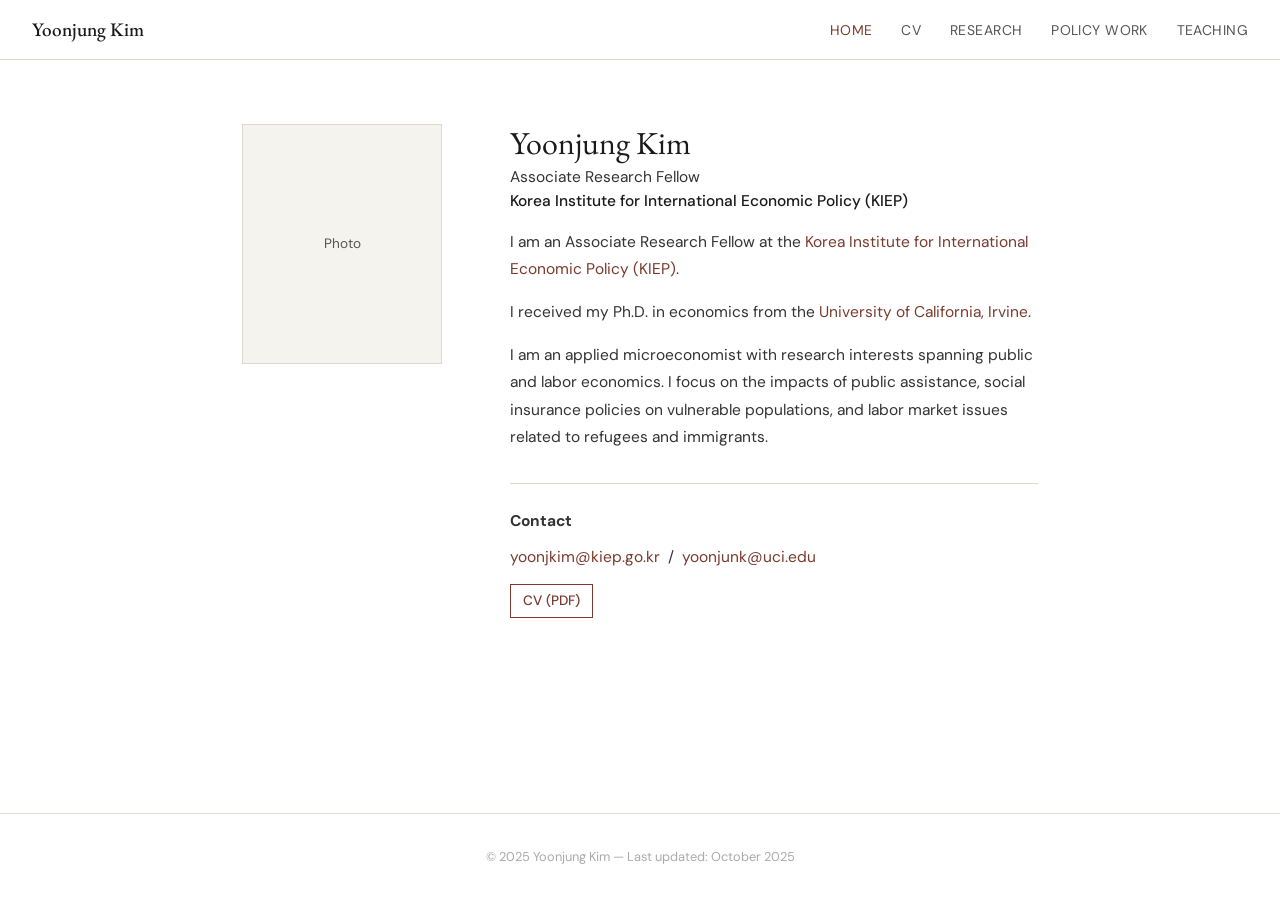
==== index.html @ 38b3a5f1 "Add files via upload" ====
<!DOCTYPE html>
<html lang="en">
<head>
  <meta charset="UTF-8" />
  <meta name="viewport" content="width=device-width, initial-scale=1.0"/>

  <!-- ===== SEO ===== -->
  <title>Yoonjung Kim | Economist</title>
  <meta name="description" content="Yoonjung Kim is an applied microeconomist and Associate Research Fellow at KIEP, specializing in public economics, labor economics, refugees, and social insurance policy.">
  <meta name="author" content="Yoonjung Kim">
  <meta name="keywords" content="Yoonjung Kim, economist, KIEP, UC Irvine, public economics, labor economics, refugees, social insurance">
  <link rel="canonical" href="https://yoonjungkim-uci.github.io/">

  <!-- ===== Open Graph ===== -->
  <meta property="og:type" content="website">
  <meta property="og:url" content="https://yoonjungkim-uci.github.io/">
  <meta property="og:title" content="Yoonjung Kim | Economist">
  <meta property="og:description" content="Applied microeconomist at KIEP. Research in public economics, labor economics, refugees, and social insurance.">

  <!-- ===== Google Search Console Verification ===== -->
  <meta name="google-site-verification" content="3T0zN3VPgyV4IkmPZ-qkj1NAaX5sJdLUO13V2A1of04" />

  <!-- ===== Fonts ===== -->
  <link rel="preconnect" href="https://fonts.googleapis.com">
  <link href="https://fonts.googleapis.com/css2?family=EB+Garamond:ital,wght@0,400;0,500;1,400&family=DM+Sans:wght@300;400;500&display=swap" rel="stylesheet">
  <link rel="stylesheet" href="style.css">
</head>
<body>

  <nav>
    <div class="nav-name"><a href="index.html">Yoonjung Kim</a></div>
    <ul>
      <li><a href="index.html" class="active">Home</a></li>
      <li><a href="cv.html">CV</a></li>
      <li><a href="research.html">Research</a></li>
      <li><a href="policy.html">Policy Work</a></li>
      <li><a href="teaching.html">Teaching</a></li>
    </ul>
    <button class="menu-toggle" aria-label="Toggle menu">&#9776;</button>
  </nav>

  <main class="home-layout">
    <div class="home-photo">
      <div class="photo-placeholder">
        <span>Photo</span>
      </div>
      <!-- Once you have a photo, replace the div above with:
      <img src="photo.jpg" alt="Yoonjung Kim" style="width:200px; display:block; border:1px solid #ddd8d0;"> -->
    </div>

    <div class="home-bio">
      <h1>Yoonjung Kim</h1>
      <p class="title-line">Associate Research Fellow<br>
        <span>Korea Institute for International Economic Policy (KIEP)</span>
      </p>

      <p>
        I am an Associate Research Fellow at the <a href="https://www.kiep.go.kr/eng/" target="_blank">Korea Institute for International Economic Policy (KIEP)</a>.
      </p>
      <p>
        I received my Ph.D. in economics from the <a href="https://www.economics.uci.edu/" target="_blank">University of California, Irvine</a>.
      </p>
      <p>
        I am an applied microeconomist with research interests spanning public and labor economics.
        I focus on the impacts of public assistance, social insurance policies on vulnerable populations,
        and labor market issues related to refugees and immigrants.
      </p>

      <div class="contact-block">
        <p><strong>Contact</strong></p>
        <p>
          <a href="mailto:yoonjkim@kiep.go.kr">yoonjkim@kiep.go.kr</a> &nbsp;/&nbsp;
          <a href="mailto:yoonjunk@uci.edu">yoonjunk@uci.edu</a>
        </p>
        <div class="links-row">
          <a href="YOONJUNGKIM_CV.pdf" target="_blank">CV (PDF)</a>
        </div>
      </div>
    </div>
  </main>

  <footer>
    <p>&copy; 2025 Yoonjung Kim &mdash; Last updated: October 2025</p>
  </footer>

  <script src="nav.js"></script>
</body>
</html>
---- style.css ----
/* =============================================
   ROOT & RESET
   ============================================= */
:root {
  --ink:       #1a1a1a;
  --muted:     #555;
  --light:     #f5f3ee;
  --white:     #ffffff;
  --accent:    #7a3b2e;       /* deep terracotta — swap freely */
  --border:    #ddd8d0;
  --nav-h:     60px;
  --max-w:     860px;
  --font-serif: 'EB Garamond', Georgia, serif;
  --font-sans:  'DM Sans', sans-serif;
}

*, *::before, *::after { box-sizing: border-box; margin: 0; padding: 0; }

html { scroll-behavior: smooth; }

body {
  font-family: var(--font-sans);
  font-size: 16px;
  line-height: 1.75;
  color: var(--ink);
  background: var(--white);
  min-height: 100vh;
  display: flex;
  flex-direction: column;
}

a { color: var(--accent); text-decoration: none; }
a:hover { text-decoration: underline; }

/* =============================================
   NAV
   ============================================= */
nav {
  position: sticky;
  top: 0;
  z-index: 100;
  height: var(--nav-h);
  background: var(--white);
  border-bottom: 1px solid var(--border);
  display: flex;
  align-items: center;
  justify-content: space-between;
  padding: 0 2rem;
  gap: 1rem;
}

.nav-name a {
  font-family: var(--font-serif);
  font-size: 1.2rem;
  color: var(--ink);
  font-weight: 500;
  white-space: nowrap;
}

nav ul {
  list-style: none;
  display: flex;
  gap: 1.8rem;
}

nav ul a {
  font-size: 0.875rem;
  font-weight: 400;
  letter-spacing: 0.03em;
  color: var(--muted);
  text-transform: uppercase;
  transition: color 0.15s;
}

nav ul a:hover,
nav ul a.active {
  color: var(--accent);
  text-decoration: none;
}

.menu-toggle {
  display: none;
  background: none;
  border: none;
  font-size: 1.4rem;
  cursor: pointer;
  color: var(--ink);
}

/* =============================================
   HOME LAYOUT
   ============================================= */
.home-layout {
  max-width: var(--max-w);
  margin: 4rem auto;
  padding: 0 2rem;
  display: grid;
  grid-template-columns: 220px 1fr;
  gap: 3rem;
  align-items: start;
  flex: 1;
}

.photo-placeholder {
  width: 200px;
  height: 240px;
  background: var(--light);
  border: 1px solid var(--border);
  display: flex;
  align-items: center;
  justify-content: center;
  color: var(--muted);
  font-size: 0.85rem;
  font-family: var(--font-sans);
}

/* replace placeholder with real image: */
/* .home-photo img { width: 200px; display: block; border: 1px solid var(--border); } */

.home-bio h1 {
  font-family: var(--font-serif);
  font-size: 2rem;
  font-weight: 400;
  margin-bottom: 0.25rem;
  line-height: 1.2;
}

.title-line {
  color: var(--muted);
  font-size: 0.95rem;
  margin-bottom: 1.5rem;
  line-height: 1.5;
}

.title-line span { color: var(--ink); font-weight: 500; }

.home-bio p {
  margin-bottom: 1rem;
  font-size: 0.97rem;
  color: #333;
}

.contact-block {
  margin-top: 2rem;
  padding-top: 1.5rem;
  border-top: 1px solid var(--border);
  font-size: 0.9rem;
  color: #444;
  line-height: 1.8;
}

.contact-block p { margin-bottom: 0.5rem; }

.links-row {
  display: flex;
  flex-wrap: wrap;
  gap: 1rem;
  margin-top: 0.75rem;
}

.links-row a {
  font-size: 0.85rem;
  font-weight: 500;
  color: var(--accent);
  border: 1px solid var(--accent);
  padding: 0.25rem 0.75rem;
  transition: background 0.15s, color 0.15s;
}

.links-row a:hover {
  background: var(--accent);
  color: var(--white);
  text-decoration: none;
}

/* =============================================
   INNER PAGES (CV / Research / Policy / Teaching)
   ============================================= */
.page-content {
  max-width: var(--max-w);
  margin: 3.5rem auto;
  padding: 0 2rem;
  flex: 1;
}

.page-content h2 {
  font-family: var(--font-serif);
  font-size: 1.7rem;
  font-weight: 400;
  margin-bottom: 2rem;
  padding-bottom: 0.5rem;
  border-bottom: 1px solid var(--border);
}

/* Section headers inside pages */
.page-content h3 {
  font-family: var(--font-sans);
  font-size: 0.75rem;
  font-weight: 500;
  letter-spacing: 0.1em;
  text-transform: uppercase;
  color: var(--accent);
  margin: 2.5rem 0 1rem;
}

/* ---- Paper / Item cards ---- */
.paper-list { list-style: none; }

.paper-item {
  padding: 1.2rem 0;
  border-bottom: 1px solid var(--border);
}

.paper-item:first-child { border-top: 1px solid var(--border); }

.paper-title {
  font-family: var(--font-serif);
  font-size: 1.1rem;
  font-weight: 500;
  color: var(--ink);
  display: block;
  margin-bottom: 0.2rem;
}

.paper-meta {
  font-size: 0.85rem;
  color: var(--muted);
  margin-bottom: 0.5rem;
}

.paper-abstract {
  font-size: 0.88rem;
  color: #444;
  margin-top: 0.5rem;
  display: none;
}

.paper-abstract.open { display: block; }

.paper-links { margin-top: 0.5rem; }

.paper-links a, .btn-abstract {
  font-size: 0.8rem;
  font-weight: 500;
  color: var(--accent);
  border: 1px solid var(--accent);
  padding: 0.15rem 0.6rem;
  margin-right: 0.4rem;
  cursor: pointer;
  background: none;
  font-family: var(--font-sans);
  transition: background 0.15s, color 0.15s;
  display: inline-block;
}

.paper-links a:hover, .btn-abstract:hover {
  background: var(--accent);
  color: var(--white);
  text-decoration: none;
}

/* ---- CV table style ---- */
.cv-block {
  display: grid;
  grid-template-columns: 120px 1fr;
  gap: 0.3rem 1.5rem;
  margin-bottom: 0.6rem;
  font-size: 0.92rem;
}

.cv-year { color: var(--muted); padding-top: 0.05rem; }

/* ---- Teaching table ---- */
.teaching-table {
  width: 100%;
  border-collapse: collapse;
  font-size: 0.9rem;
  margin-top: 0.5rem;
}

.teaching-table th {
  text-align: left;
  border-bottom: 1px solid var(--border);
  padding: 0.5rem 0.75rem 0.5rem 0;
  font-size: 0.78rem;
  text-transform: uppercase;
  letter-spacing: 0.07em;
  color: var(--muted);
}

.teaching-table td {
  padding: 0.65rem 0.75rem 0.65rem 0;
  border-bottom: 1px solid var(--border);
  color: #333;
}

/* ---- Footer ---- */
footer {
  text-align: center;
  font-size: 0.8rem;
  color: #aaa;
  padding: 2rem;
  border-top: 1px solid var(--border);
  margin-top: auto;
}

/* =============================================
   RESPONSIVE
   ============================================= */
@media (max-width: 680px) {
  .home-layout {
    grid-template-columns: 1fr;
    margin: 2rem auto;
  }

  .photo-placeholder { width: 140px; height: 170px; }

  nav ul { display: none; flex-direction: column; position: absolute;
    top: var(--nav-h); left: 0; right: 0; background: var(--white);
    border-bottom: 1px solid var(--border); padding: 1rem 2rem; gap: 0.75rem; }
  nav ul.open { display: flex; }
  .menu-toggle { display: block; }

  .cv-block { grid-template-columns: 80px 1fr; }
}
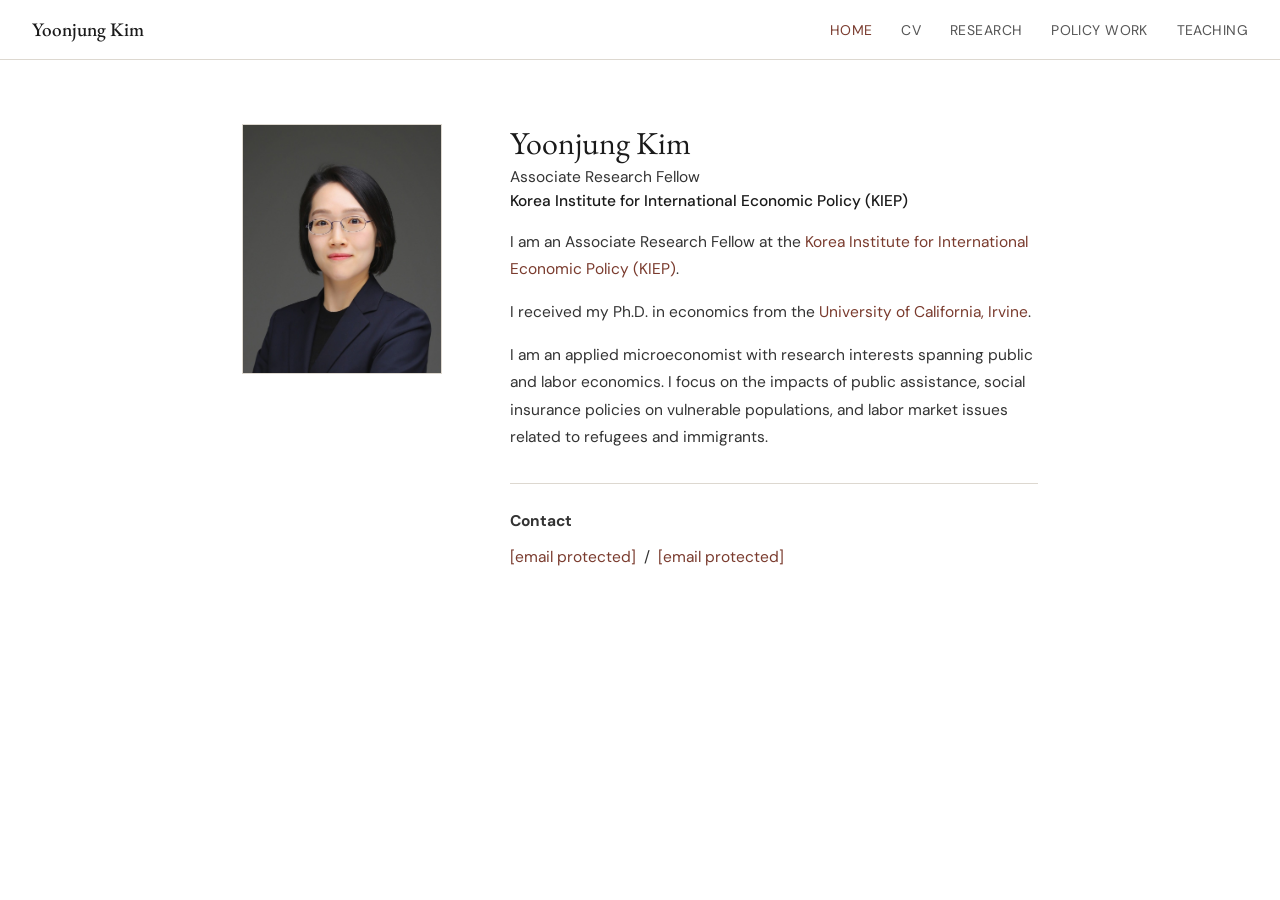
==== commit 9939b480: "Add files via upload" ====
--- a/index.html
+++ b/index.html
@@ -10,17 +10,21 @@
   <meta name="author" content="Yoonjung Kim">
   <meta name="keywords" content="Yoonjung Kim, economist, KIEP, UC Irvine, public economics, labor economics, refugees, social insurance">
   <link rel="canonical" href="https://yoonjungkim-uci.github.io/">
-
-  <!-- ===== Open Graph ===== -->
   <meta property="og:type" content="website">
   <meta property="og:url" content="https://yoonjungkim-uci.github.io/">
   <meta property="og:title" content="Yoonjung Kim | Economist">
   <meta property="og:description" content="Applied microeconomist at KIEP. Research in public economics, labor economics, refugees, and social insurance.">
-
-  <!-- ===== Google Search Console Verification ===== -->
   <meta name="google-site-verification" content="3T0zN3VPgyV4IkmPZ-qkj1NAaX5sJdLUO13V2A1of04" />
 
-  <!-- ===== Fonts ===== -->
+  <!-- ===== Google Analytics ===== -->
+  <script async src="https://www.googletagmanager.com/gtag/js?id=G-GC9FPGCD16"></script>
+  <script>
+    window.dataLayer = window.dataLayer || [];
+    function gtag(){dataLayer.push(arguments);}
+    gtag('js', new Date());
+    gtag('config', 'G-GC9FPGCD16');
+  </script>
+
   <link rel="preconnect" href="https://fonts.googleapis.com">
   <link href="https://fonts.googleapis.com/css2?family=EB+Garamond:ital,wght@0,400;0,500;1,400&family=DM+Sans:wght@300;400;500&display=swap" rel="stylesheet">
   <link rel="stylesheet" href="style.css">
@@ -41,11 +45,7 @@
 
   <main class="home-layout">
     <div class="home-photo">
-      <div class="photo-placeholder">
-        <span>Photo</span>
-      </div>
-      <!-- Once you have a photo, replace the div above with:
-      <img src="photo.jpg" alt="Yoonjung Kim" style="width:200px; display:block; border:1px solid #ddd8d0;"> -->
+      <img src="Yoonjung_Profile.jpg" alt="Yoonjung Kim" style="width:200px; height:250px; object-fit:cover; display:block; border:1px solid #ddd8d0;">
     </div>
 
     <div class="home-bio">
@@ -69,20 +69,7 @@
       <div class="contact-block">
         <p><strong>Contact</strong></p>
         <p>
-          <a href="mailto:yoonjkim@kiep.go.kr">yoonjkim@kiep.go.kr</a> &nbsp;/&nbsp;
-          <a href="mailto:yoonjunk@uci.edu">yoonjunk@uci.edu</a>
+          <a href="/cdn-cgi/l/email-protection#e0998f8f8e8a8b898da08b898590ce878fce8b92"><span class="__cf_email__" data-cfemail="e39a8c8c8d89888a8ea3888a8693cd848ccd8891">[email&#160;protected]</span></a> &nbsp;/&nbsp;
+          <a href="/cdn-cgi/l/email-protection#97eef8f8f9fde2f9fcd7e2f4feb9f2f3e2"><span class="__cf_email__" data-cfemail="f0899f9f9e9a859e9bb0859399de959485">[email&#160;protected]</span></a>
         </p>
-        <div class="links-row">
-          <a href="YOONJUNGKIM_CV.pdf" target="_blank">CV (PDF)</a>
-        </div>
-      </div>
-    </div>
-  </main>
-
-  <footer>
-    <p>&copy; 2025 Yoonjung Kim &mdash; Last updated: October 2025</p>
-  </footer>
-
-  <script src="nav.js"></script>
-</body>
-</html>
+        <div class="links-row"
--- a/style.css
+++ b/style.css
@@ -103,7 +103,7 @@
 
 .photo-placeholder {
   width: 200px;
-  height: 240px;
+  height: 250px;
   background: var(--light);
   border: 1px solid var(--border);
   display: flex;
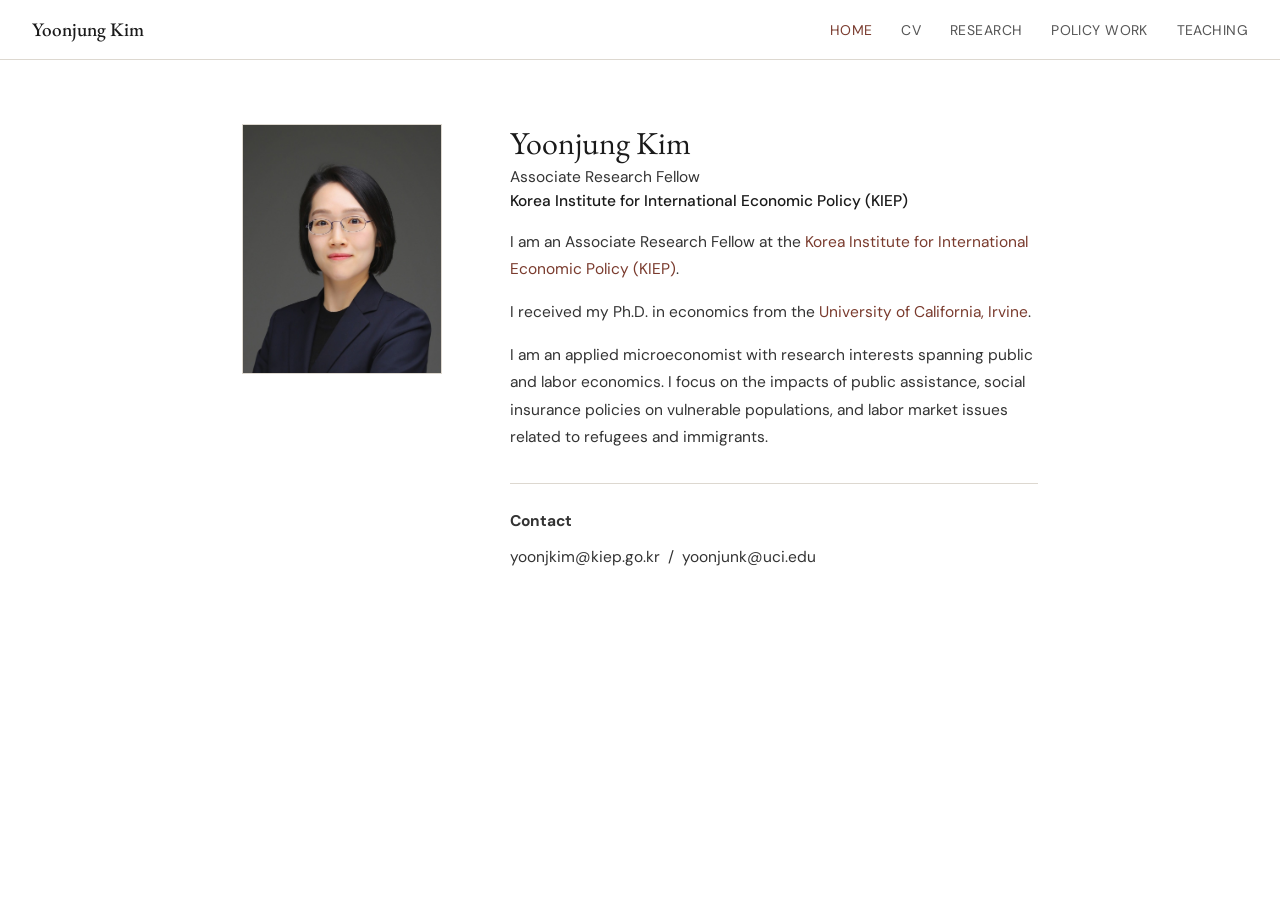
==== commit e74ba39d: "Add files via upload" ====
--- a/index.html
+++ b/index.html
@@ -28,6 +28,9 @@
   <link rel="preconnect" href="https://fonts.googleapis.com">
   <link href="https://fonts.googleapis.com/css2?family=EB+Garamond:ital,wght@0,400;0,500;1,400&family=DM+Sans:wght@300;400;500&display=swap" rel="stylesheet">
   <link rel="stylesheet" href="style.css">
+  <!-- ===== Favicon ===== -->
+  <link rel="icon" href="https://yoonjungkim.io/wp-content/uploads/2020/11/cropped-UCI_primarylogo_webblue-32x32.png" sizes="32x32">
+  <link rel="icon" href="https://yoonjungkim.io/wp-content/uploads/2020/11/cropped-UCI_primarylogo_webblue-192x192.png" sizes="192x192">
 </head>
 <body>
 
@@ -69,7 +72,6 @@
       <div class="contact-block">
         <p><strong>Contact</strong></p>
         <p>
-          <a href="/cdn-cgi/l/email-protection#e0998f8f8e8a8b898da08b898590ce878fce8b92"><span class="__cf_email__" data-cfemail="e39a8c8c8d89888a8ea3888a8693cd848ccd8891">[email&#160;protected]</span></a> &nbsp;/&nbsp;
-          <a href="/cdn-cgi/l/email-protection#97eef8f8f9fde2f9fcd7e2f4feb9f2f3e2"><span class="__cf_email__" data-cfemail="f0899f9f9e9a859e9bb0859399de959485">[email&#160;protected]</span></a>
+          yoonjkim@kiep.go.kr &nbsp;/&nbsp; yoonjunk@uci.edu
         </p>
         <div class="links-row"
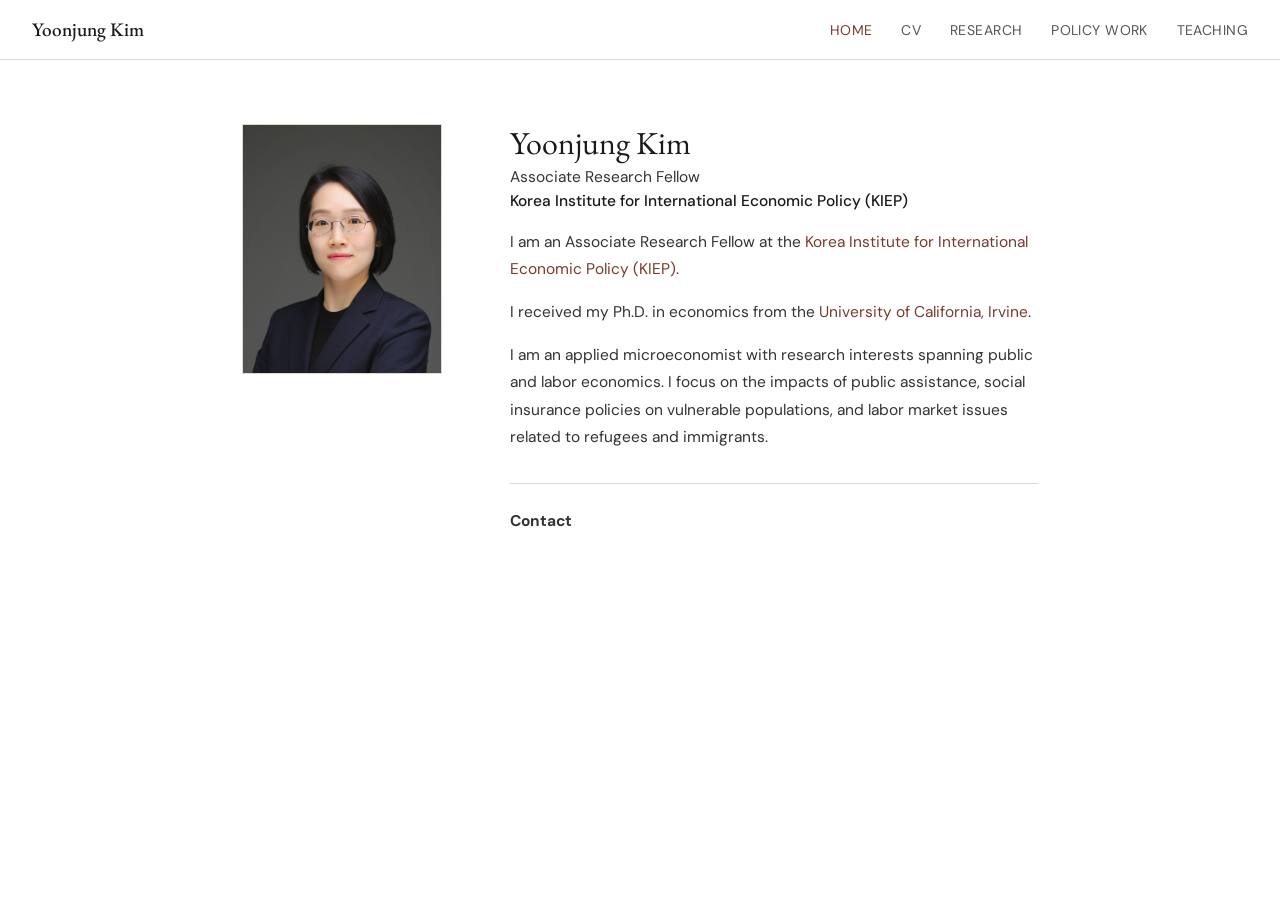
==== commit e9d5b8d3: "Add files via upload" ====
--- a/index.html
+++ b/index.html
@@ -72,6 +72,4 @@
       <div class="contact-block">
         <p><strong>Contact</strong></p>
         <p>
-          yoonjkim@kiep.go.kr &nbsp;/&nbsp; yoonjunk@uci.edu
-        </p>
-        <div class="links-row"+          <a href="/cdn-cgi/l/email-protection" class="__cf_email__" data-cfemail="3e47515150545557537e5
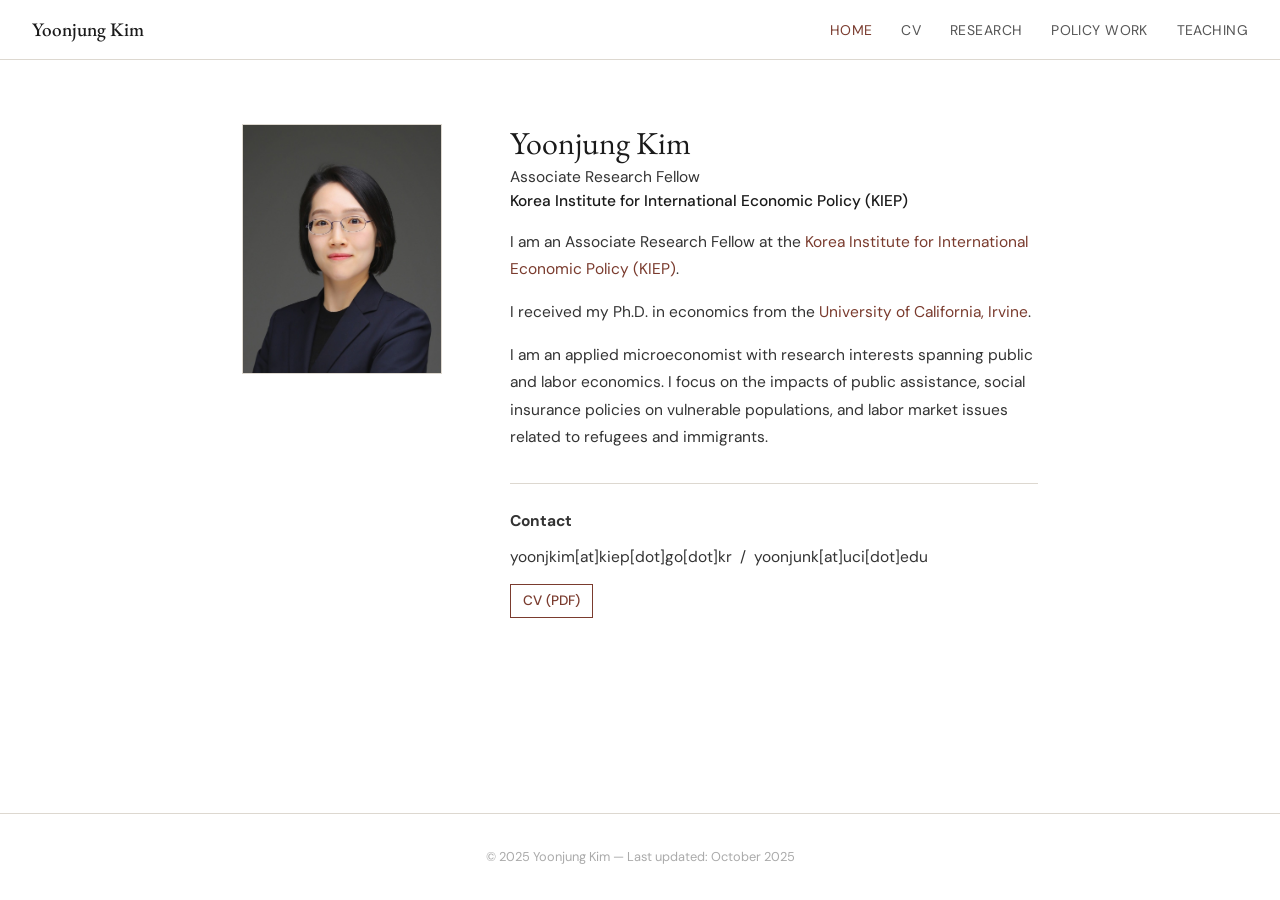
==== commit 1840ad34: "Add files via upload" ====
--- a/index.html
+++ b/index.html
@@ -25,12 +25,12 @@
     gtag('config', 'G-GC9FPGCD16');
   </script>
 
+  <!-- ===== Favicon ===== -->
+  <link rel="icon" href="favicon.png">
+
   <link rel="preconnect" href="https://fonts.googleapis.com">
   <link href="https://fonts.googleapis.com/css2?family=EB+Garamond:ital,wght@0,400;0,500;1,400&family=DM+Sans:wght@300;400;500&display=swap" rel="stylesheet">
   <link rel="stylesheet" href="style.css">
-  <!-- ===== Favicon ===== -->
-  <link rel="icon" href="https://yoonjungkim.io/wp-content/uploads/2020/11/cropped-UCI_primarylogo_webblue-32x32.png" sizes="32x32">
-  <link rel="icon" href="https://yoonjungkim.io/wp-content/uploads/2020/11/cropped-UCI_primarylogo_webblue-192x192.png" sizes="192x192">
 </head>
 <body>
 
@@ -71,5 +71,18 @@
 
       <div class="contact-block">
         <p><strong>Contact</strong></p>
-        <p>
-          <a href="/cdn-cgi/l/email-protection" class="__cf_email__" data-cfemail="3e47515150545557537e5+        <p>yoonjkim[at]kiep[dot]go[dot]kr &nbsp;/&nbsp; yoonjunk[at]uci[dot]edu</p>
+        <div class="links-row">
+          <a href="YOONJUNGKIM_CV.pdf" target="_blank">CV (PDF)</a>
+        </div>
+      </div>
+    </div>
+  </main>
+
+  <footer>
+    <p>&copy; 2025 Yoonjung Kim &mdash; Last updated: October 2025</p>
+  </footer>
+
+  <script src="nav.js"></script>
+</body>
+</html>
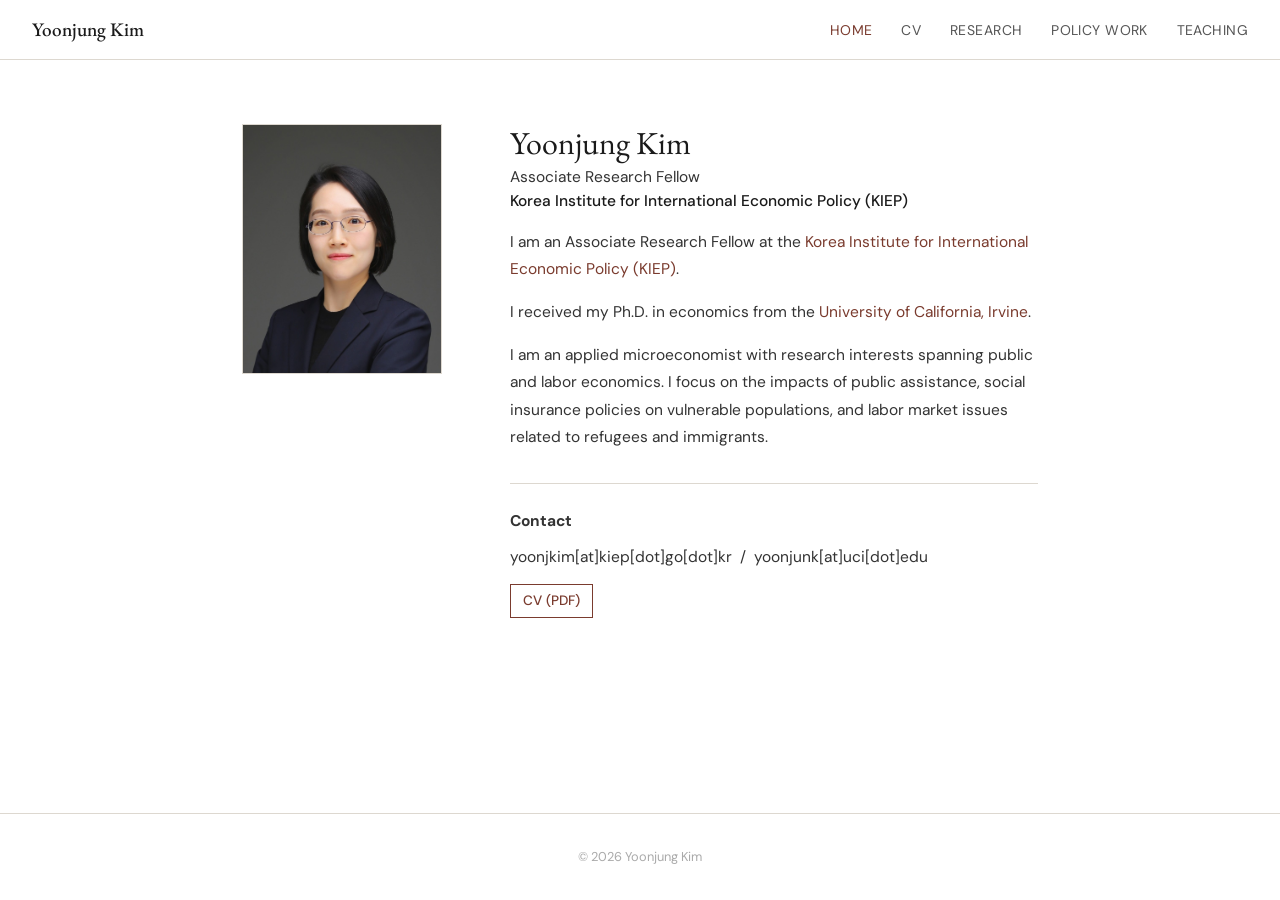
==== commit c70ebd6c: "Add files via upload" ====
--- a/index.html
+++ b/index.html
@@ -71,7 +71,7 @@
 
       <div class="contact-block">
         <p><strong>Contact</strong></p>
-        <p>yoonjkim[at]kiep[dot]go[dot]kr &nbsp;/&nbsp; yoonjunk[at]uci[dot]edu</p>
+        <p>yoonjkim&#91;at&#93;kiep&#91;dot&#93;go&#91;dot&#93;kr &nbsp;/&nbsp; yoonjunk&#91;at&#93;uci&#91;dot&#93;edu</p>
         <div class="links-row">
           <a href="YOONJUNGKIM_CV.pdf" target="_blank">CV (PDF)</a>
         </div>
@@ -80,7 +80,7 @@
   </main>
 
   <footer>
-    <p>&copy; 2025 Yoonjung Kim &mdash; Last updated: October 2025</p>
+    <p>&copy; 2026 Yoonjung Kim</p>
   </footer>
 
   <script src="nav.js"></script>
